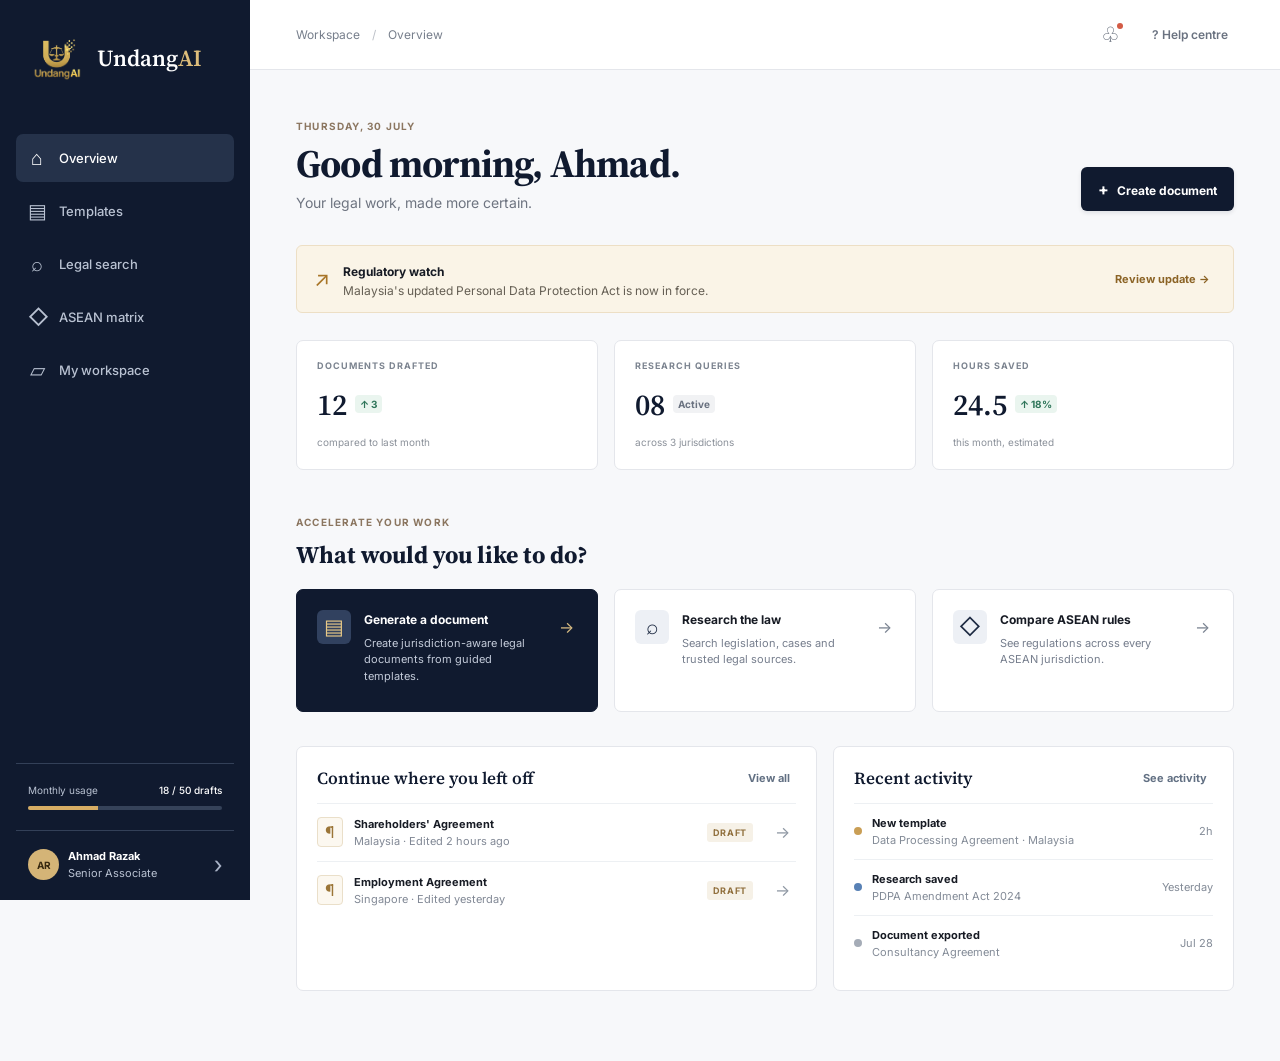
==== index.html @ a0732b8f "navbar adjustment" ====
<!doctype html>
<html lang="en">
<head>
  <meta charset="UTF-8" />
  <meta name="viewport" content="width=device-width, initial-scale=1.0" />
  <meta name="description" content="UndangAI — legal templates and intelligent source search for ASEAN professionals." />
  <title>UndangAI — Legal intelligence, ready to act</title>
  <link rel="preconnect" href="https://fonts.googleapis.com"><link rel="preconnect" href="https://fonts.gstatic.com" crossorigin>
  <link href="https://fonts.googleapis.com/css2?family=DM+Mono:wght@400;500&family=Inter:wght@400;500;600;700&family=Source+Serif+4:opsz,wght@8..60,500;8..60,600;8..60,700&display=swap" rel="stylesheet">
  <link rel="stylesheet" href="styles.css" />
  <link rel="stylesheet" href="source-records.css" />
</head>
<body>
  <div class="app-shell">
    <aside class="sidebar">
      <a class="brand" href="#home" data-page="home"><img src="assets/logo.png" alt="UndangAI Logo" class="brand-logo"><span>Undang<span>AI</span></span></a>
      <nav class="nav" aria-label="Primary navigation">
        <button class="nav-link active" data-page="home"><i>⌂</i> Overview</button>
        <button class="nav-link" data-page="templates"><i>▤</i> Templates</button>
        <button class="nav-link" data-page="search"><i>⌕</i> Legal search</button>
        <button class="nav-link" data-page="matrix"><i>◇</i> ASEAN matrix</button>
        <button class="nav-link" data-page="workspace"><i>▱</i> My workspace</button>
      </nav>
      <div class="sidebar-bottom">
        <div class="usage"><div><span>Monthly usage</span><b>18 / 50 drafts</b></div><div class="meter"><span></span></div></div>
        <button class="profile-mini" data-page="profile"><span class="avatar">AR</span><span><b>Ahmad Razak</b><small>Senior Associate</small></span><i>›</i></button>
      </div>
    </aside>

    <main>
      <header class="topbar"><button id="menuToggle" class="icon-button mobile-only" aria-label="Open menu">☰</button><div class="crumb" id="crumb">Workspace <span>/</span> Overview</div><div class="top-actions"><button id="notificationButton" class="icon-button notification" aria-label="Notifications">♧<em></em></button><button class="help-button">? <span>Help centre</span></button></div></header>

      <section id="home" class="page active">
        <div class="welcome-row"><div><p class="eyebrow">THURSDAY, 30 JULY</p><h1>Good morning, Ahmad.</h1><p class="subtle">Your legal work, made more certain.</p></div><button class="primary" data-page="templates"><span>+</span> Create document</button></div>
        <div class="alert"><span class="alert-icon">↗</span><div><b>Regulatory watch</b><p>Malaysia's updated Personal Data Protection Act is now in force.</p></div><button data-page="search">Review update <span>→</span></button></div>
        <div class="metrics">
          <article><p>DOCUMENTS DRAFTED</p><div><strong>12</strong><span class="up">↑ 3</span></div><small>compared to last month</small></article>
          <article><p>RESEARCH QUERIES</p><div><strong>08</strong><span class="neutral">Active</span></div><small>across 3 jurisdictions</small></article>
          <article><p>HOURS SAVED</p><div><strong>24.5</strong><span class="up">↑ 18%</span></div><small>this month, estimated</small></article>
        </div>
        <div class="section-heading"><div><p class="eyebrow">ACCELERATE YOUR WORK</p><h2>What would you like to do?</h2></div></div>
        <div class="action-grid">
          <button class="action-card featured" data-page="templates"><span class="card-icon">▤</span><span><b>Generate a document</b><small>Create jurisdiction-aware legal documents from guided templates.</small></span><i>→</i></button>
          <button class="action-card" data-page="search"><span class="card-icon">⌕</span><span><b>Research the law</b><small>Search legislation, cases and trusted legal sources.</small></span><i>→</i></button>
          <button class="action-card" data-page="matrix"><span class="card-icon">◇</span><span><b>Compare ASEAN rules</b><small>See regulations across every ASEAN jurisdiction.</small></span><i>→</i></button>
        </div>
        <div class="two-col"><section class="panel"><div class="panel-title"><h3>Continue where you left off</h3><button data-page="workspace">View all</button></div><div class="document-row"><span class="doc-icon">¶</span><div><b>Shareholders' Agreement</b><small>Malaysia · Edited 2 hours ago</small></div><span class="draft">DRAFT</span><button class="row-arrow">→</button></div><div class="document-row"><span class="doc-icon">¶</span><div><b>Employment Agreement</b><small>Singapore · Edited yesterday</small></div><span class="draft">DRAFT</span><button class="row-arrow">→</button></div></section><section class="panel activity"><div class="panel-title"><h3>Recent activity</h3><button>See activity</button></div><div class="activity-row"><span class="activity-dot gold"></span><p><b>New template</b><small>Data Processing Agreement · Malaysia</small></p><time>2h</time></div><div class="activity-row"><span class="activity-dot blue"></span><p><b>Research saved</b><small>PDPA Amendment Act 2024</small></p><time>Yesterday</time></div><div class="activity-row"><span class="activity-dot grey"></span><p><b>Document exported</b><small>Consultancy Agreement</small></p><time>Jul 28</time></div></section></div>
      </section>

      <section id="templates" class="page">
        <div class="page-intro"><div><p class="eyebrow">SMART DOCUMENTS</p><h1>Start with the right foundation.</h1><p class="subtle">Guided templates that adapt to the law where you work.</p></div><button class="outline" id="savedTemplates">♡ Saved templates</button></div>
        <div class="template-controls"><label class="search-field">⌕ <input id="templateSearch" placeholder="Search templates, e.g. employment agreement" /></label><select id="jurisdictionFilter"><option value="all">All jurisdictions</option><option>Malaysia</option><option>Singapore</option><option>Indonesia</option><option>Thailand</option></select></div>
        <div class="category-pills"><button class="pill active">All templates</button><button class="pill">Litigation</button><button class="pill">Agreements</button><button class="pill">Corporate</button><button class="pill">Property</button><button class="pill">Employment</button><button class="pill">Banking & Finance</button><button class="pill">Family Law</button><button class="pill">Wills & Estates</button><button class="pill">Intellectual Property</button><button class="pill">Dispute Resolution</button><button class="pill">Compliance</button></div>
        <div id="templateGrid" class="template-grid"></div>
      </section>

      <section id="search" class="page">
        <div class="search-hero"><p class="eyebrow">INTELLIGENT LEGAL RESEARCH</p><h1>Find the law. Verify the source.</h1><p>Search across curated legislation, cases, regulatory guidance and trusted legal commentary.</p><form id="legalSearchForm" class="large-search"><span>⌕</span><input id="legalSearchInput" value="data protection obligations" aria-label="Search legal sources"/><button class="primary">Search</button></form><div class="quick-searches"><span>Popular:</span><button>Employment Act</button><button>PDPA</button><button>Company incorporation</button></div></div>
        <div id="searchResults" class="results-layout"><aside class="filters"><b>FILTER RESULTS</b><hr><label>Jurisdiction</label><button class="filter-choice selected">Malaysia <span>46</span></button><button class="filter-choice">Singapore <span>38</span></button><button class="filter-choice">Indonesia <span>22</span></button><hr><label>Source type</label><button class="filter-choice">Legislation <span>31</span></button><button class="filter-choice">Case law <span>18</span></button><button class="filter-choice">Guidance <span>15</span></button></aside><div class="results"><div class="results-head"><p><b>46 results</b> for “data protection obligations”</p><select><option>Most relevant</option><option>Newest first</option></select></div><div id="resultList"></div></div></div>
      </section>

      <section id="matrix" class="page"><div class="page-intro"><div><p class="eyebrow">ASEAN LEGAL MATRIX</p><h1>Compare rules across borders.</h1><p class="subtle">A practical view of key legal requirements across Southeast Asia.</p></div></div><div class="matrix-toolbar"><label class="search-field">⌕ <input placeholder="Search a legal topic" /></label><select><option>Data & privacy</option><option>Employment</option><option>Corporate</option></select></div><div class="matrix-wrap"><table><thead><tr><th>DATA & PRIVACY</th><th>Malaysia</th><th>Singapore</th><th>Indonesia</th><th>Thailand</th></tr></thead><tbody><tr><td><b>Primary legislation</b></td><td>PDPA 2010</td><td>PDPA 2012</td><td>Personal Data Protection Law</td><td>PDPA B.E. 2562</td></tr><tr><td><b>Data protection authority</b></td><td>JPDP</td><td>PDPC</td><td>Ministry of Communication</td><td>PDPC</td></tr><tr><td><b>Cross-border transfers</b></td><td><span class="tag caution">Conditional</span></td><td><span class="tag positive">Permitted</span></td><td><span class="tag caution">Conditional</span></td><td><span class="tag caution">Conditional</span></td></tr><tr><td><b>Maximum financial penalty</b></td><td>RM 1m</td><td>SGD 1m / 10% turnover</td><td>2% annual revenue</td><td>THB 5m</td></tr></tbody></table></div><div class="matrix-source-bar"><div><b>Cross-border transfer source record</b><small>Local demo database · reviewed 24 July 2026</small></div><button class="source-link" id="matrixSources">Open source record ↗</button></div><p class="matrix-note">Demo only: this matrix and its linked source record are fictional local data, not legal advice or an official source.</p></section>

      <section id="workspace" class="page"><div class="page-intro"><div><p class="eyebrow">MY WORKSPACE</p><h1>Your documents and research.</h1><p class="subtle">Keep every matter organised and ready to return to.</p></div><button class="primary" data-page="templates">+ Create document</button></div><div class="workspace-tabs"><button class="active">Documents <span id="documentCount">12</span></button><button>Saved research <span>8</span></button></div><div id="workspaceList" class="workspace-list"></div></section>

      <section id="profile" class="page"><div class="page-intro"><div><p class="eyebrow">FIRM ADMINISTRATION</p><h1>Profile, firm & intelligence settings.</h1><p class="subtle">Control your team, jurisdictions, data and legal-work alerts in one place.</p></div><button class="outline" id="exportSettings">Export settings</button></div><div class="profile-layout"><nav class="settings-nav" id="settingsNav"><button class="active" data-settings="personal">Personal details</button><button data-settings="firm">Firm & team</button><button data-settings="crossborder">Cross-border practice</button><button data-settings="notifications">Notifications</button><button data-settings="intelligence">AI & knowledge</button><button data-settings="data">Data & security</button><button data-settings="billing">Billing & plan</button></nav><form id="profileForm" class="profile-card settings-pane active" data-pane="personal"><div class="profile-header"><span class="large-avatar">AR</span><div><h2>Ahmad Razak</h2><p>ahmad.razak@razakpartners.com</p></div><button type="button" class="outline">Change photo</button></div><hr><h3>Personal details</h3><div class="form-grid"><label>First name<input value="Ahmad" /></label><label>Last name<input value="Razak" /></label><label>Email address<input value="ahmad.razak@razakpartners.com" /></label><label>Role<input value="Senior Associate" /></label><label>Bar registration<input value="Malaysian Bar #12345" /></label><label>Default jurisdiction<select><option>Malaysia</option><option>Singapore</option></select></label></div><div class="form-actions"><button type="button" class="text-button">Cancel</button><button class="primary">Save changes</button></div></form>
      <form class="profile-card settings-pane" data-pane="firm"><h3>Firm & team</h3><p class="settings-copy">These details appear on generated documents and define your internal workspace.</p><div class="form-grid"><label>Firm name<input value="Razak & Partners" /></label><label>Firm registration<input value="LLP0012345-LGN" /></label><label>Primary office<select><option>Kuala Lumpur, Malaysia</option><option>Singapore</option></select></label><label>Document footer<input value="Razak & Partners · Advocates & Solicitors" /></label><label>Practice areas<input value="Corporate, Technology, Employment" /></label><label>Team workspace<select><option>Corporate team · 14 members</option></select></label></div><div class="team-callout"><span>♙</span><div><b>Invite and manage team members</b><p>Set member roles, matter access and approved jurisdictions.</p></div><button class="outline" type="button" id="inviteTeam">Invite member</button></div><div class="form-actions"><button class="primary">Save firm details</button></div></form>
      <form class="profile-card settings-pane" data-pane="crossborder"><h3>Cross-border practice</h3><p class="settings-copy">Choose where your firm practises. UndangAI will tailor templates, research and legal notices to these jurisdictions.</p><div class="jurisdiction-grid"><label class="check-card"><input type="checkbox" checked><span><b>Malaysia</b><small>Primary jurisdiction</small></span></label><label class="check-card"><input type="checkbox" checked><span><b>Singapore</b><small>Active jurisdiction</small></span></label><label class="check-card"><input type="checkbox"><span><b>Indonesia</b><small>Enable research & templates</small></span></label><label class="check-card"><input type="checkbox"><span><b>Thailand</b><small>Enable research & templates</small></span></label><label class="check-card"><input type="checkbox"><span><b>Vietnam</b><small>Enable research & templates</small></span></label><label class="check-card"><input type="checkbox"><span><b>Philippines</b><small>Enable research & templates</small></span></label></div><hr><h3>Cross-border safeguards</h3><label class="switch-row"><span><b>Show jurisdiction conflicts</b><small>Flag clauses that may not apply across selected countries.</small></span><input type="checkbox" checked></label><label class="switch-row"><span><b>Require local-law review</b><small>Add a review warning before exporting cross-border documents.</small></span><input type="checkbox" checked></label><label class="switch-row"><span><b>Use cross-border transfer checklist</b><small>Include data-transfer requirements in relevant documents.</small></span><input type="checkbox" checked></label><div class="form-actions"><button class="primary">Save cross-border settings</button></div></form>
      <form class="profile-card settings-pane" data-pane="notifications"><h3>Notifications</h3><p class="settings-copy">Get the legal developments that matter without losing focus.</p><label class="switch-row"><span><b>Regulatory changes</b><small>Important legislation, gazette and regulator updates in your jurisdictions.</small></span><input type="checkbox" checked></label><label class="switch-row"><span><b>Case law alerts</b><small>New decisions matching your saved research and practice areas.</small></span><input type="checkbox" checked></label><label class="switch-row"><span><b>Document reminders</b><small>Draft expiry, review dates and team activity.</small></span><input type="checkbox" checked></label><label class="switch-row"><span><b>Weekly intelligence briefing</b><small>A concise Friday email on the jurisdictions you follow.</small></span><input type="checkbox"></label><hr><div class="form-grid"><label>Delivery channel<select><option>In-app and email</option><option>In-app only</option><option>Email only</option></select></label><label>Alert threshold<select><option>Material changes only</option><option>All updates</option><option>Weekly digest only</option></select></label></div><div class="form-actions"><button class="primary">Save notification settings</button></div></form>
      <form class="profile-card settings-pane" data-pane="intelligence"><h3>AI & knowledge controls</h3><p class="settings-copy">Define the sources and rules your legal intelligence system can use.</p><div class="form-grid"><label>Knowledge mode<select><option>Verified firm database + trusted sources</option><option>Firm database only</option></select></label><label>Response citation style<select><option>Always cite sources</option><option>Cite on request</option></select></label><label>Agent approval mode<select><option>Human review before export</option><option>Draft automatically</option></select></label><label>Search freshness<select><option>Check source updates daily</option><option>Check source updates weekly</option></select></label></div><hr><label class="switch-row"><span><b>Use client matter documents for retrieval</b><small>Only for users permitted to access that client matter.</small></span><input type="checkbox" checked></label><label class="switch-row"><span><b>Allow AI to recommend related laws</b><small>Recommendations remain citations-first and require lawyer review.</small></span><input type="checkbox" checked></label><label class="switch-row"><span><b>Send anonymised quality feedback</b><small>Never includes client names, document contents or source files.</small></span><input type="checkbox"></label><div class="form-actions"><button class="primary">Save intelligence settings</button></div></form>
      <form class="profile-card settings-pane" data-pane="data"><h3>Data & security</h3><p class="settings-copy">Keep firm and client data separated, protected and retained according to your policy.</p><div class="form-grid"><label>Firm database location<select><option>Local secure database — Malaysia</option><option>Private client environment</option></select></label><label>Client data model<select><option>Separate database per client</option><option>Shared database with matter permissions</option></select></label><label>Document retention<select><option>7 years</option><option>5 years</option><option>Custom policy</option></select></label><label>Vector index encryption<select><option>Enabled (AES-256 at rest)</option></select></label></div><hr><label class="switch-row"><span><b>Enforce matter-level access control</b><small>Retrieval only searches documents the active user may access.</small></span><input type="checkbox" checked></label><label class="switch-row"><span><b>Keep client data out of model training</b><small>Client documents are never used to train external models.</small></span><input type="checkbox" checked></label><label class="switch-row"><span><b>Require multi-factor authentication</b><small>Require MFA for all firm members.</small></span><input type="checkbox" checked></label><div class="form-actions"><button class="primary">Save data & security settings</button></div></form>
      <section class="profile-card settings-pane" data-pane="billing"><h3>Billing & plan</h3><p class="settings-copy">Professional plan · 14 active users · Renews 30 August 2026</p><div class="billing-stat"><b>18 / 50</b><span>documents generated this month</span><button class="outline">Manage plan</button></div></section></div></section>
    </main>
  </div>
  <div id="templateModal" class="modal" aria-hidden="true"><div class="modal-card"><button class="modal-close" aria-label="Close">×</button><p class="eyebrow" id="modalEyebrow">CREATE DOCUMENT</p><h2 id="modalTitle">Shareholders' Agreement</h2><p id="modalDesc"></p><label>Jurisdiction<select id="modalJurisdiction"><option>Malaysia</option><option>Singapore</option><option>Indonesia</option><option>Thailand</option></select></label><label>Document name<input id="docName" value="Shareholders' Agreement" /></label><label id="templateDescLabel" class="hide">Template summary<textarea id="templateDescription"></textarea></label><div class="modal-actions"><button class="outline modal-cancel">Cancel</button><button id="generateDocument" class="primary">Generate document <span>→</span></button></div></div></div>
  <div id="documentModal" class="modal" aria-hidden="true"><div class="modal-card editor-card"><button class="modal-close" aria-label="Close">×</button><p class="eyebrow">DOCUMENT EDITOR · DRAFT</p><h2 id="editorTitle">Shareholders' Agreement</h2><div class="editor-toolbar"><button id="boldText"><b>B</b></button><button id="italicText"><i>I</i></button><span>Auto-saved just now</span><button id="downloadDocument" class="primary">⇩ Download .doc</button></div><textarea id="documentText" aria-label="Document content"></textarea><p class="editor-note">Generated from verified template guidance. Review for jurisdictional and client-specific accuracy before use.</p></div></div>
  <div id="sourceModal" class="modal" aria-hidden="true"><div class="modal-card editor-card"><button class="modal-close" aria-label="Close">×</button><p class="eyebrow" id="sourceLabel">VERIFIED SOURCE · DEMO VIEWER</p><h2 id="sourceTitle">Source title</h2><p id="sourceMeta"></p><div id="sourceContent" style="border-top:1px solid #e4e6eb;border-bottom:1px solid #e4e6eb;padding:20px 0;line-height:1.75;font-family:'Source Serif 4',serif;font-size:14px"></div><div class="modal-actions"><button class="outline modal-cancel">Close</button><button id="saveSource" class="primary">♡ Save to research</button></div></div></div>
  <div id="loginModal" class="modal" aria-hidden="true"><div class="modal-card login-card"><button class="modal-close" aria-label="Close">×</button><span class="brand-mark">§</span><h2>Welcome to UndangAI</h2><p>Sign in to save your legal work and continue across devices.</p><label>Email address<input type="email" placeholder="you@firm.com" /></label><label>Password<input type="password" placeholder="••••••••" /></label><button id="signIn" class="primary full">Sign in</button><small>By continuing, you agree to our Terms and Privacy Policy.</small></div></div>
  <div id="toast" class="toast" role="status"></div>
  <aside id="notificationPanel" aria-hidden="true" style="display:none;position:fixed;z-index:15;right:20px;top:79px;width:min(370px,calc(100vw - 40px));background:#fff;border:1px solid #e4e6eb;border-radius:9px;box-shadow:0 16px 45px #111c3033;padding:18px"><div class="panel-title"><div><p class="eyebrow">NOTIFICATIONS</p><h3>Legal intelligence</h3></div><button id="closeNotifications" class="row-arrow">×</button></div><div id="notificationList"></div><button id="markRead" class="text-button">Mark all as read</button></aside>
  <script src="app.js"></script>
  <!-- Primary-source records in this prototype are fictional local demo data. -->
</body>
</html>
---- styles.css ----
:root{--navy:#101a2f;--ink:#171b24;--muted:#6e7480;--line:#e4e6eb;--paper:#fff;--bg:#f7f8fa;--gold:#b78938;--pale-gold:#faf4e7;--blue:#315b92;--green:#2d7458;font-family:Inter,Arial,sans-serif;color:var(--ink)}*{box-sizing:border-box}body{margin:0;background:var(--bg)}button,input,select,textarea{font:inherit}button{cursor:pointer;border:0;background:none;color:inherit}.app-shell{min-height:100vh;display:grid;grid-template-columns:250px 1fr}.sidebar{background:var(--navy);color:#e8edf7;padding:28px 16px 20px;display:flex;flex-direction:column;position:fixed;width:250px;height:100vh}.brand{display:flex;align-items:center;gap:10px;color:#fff;text-decoration:none;font:600 23px 'Source Serif 4',serif;padding:0 11px;margin-bottom:46px}.brand>span:last-child span{color:#ddbd7b}.brand-mark{background:#c69a4b;color:#15213a;border-radius:7px;width:28px;height:31px;display:inline-grid;place-items:center;font:700 23px 'Source Serif 4'}.nav{display:grid;gap:5px}.nav-link{display:flex;text-align:left;align-items:center;gap:13px;padding:12px 12px;border-radius:7px;color:#b9c2d2;font-size:13px;font-weight:500}.nav-link i{font-style:normal;font-size:20px;width:18px;text-align:center}.nav-link.active,.nav-link:hover{background:#25324a;color:#fff}.sidebar-bottom{margin-top:auto}.usage{border-top:1px solid #334058;padding:20px 12px}.usage>div:first-child{display:flex;justify-content:space-between;color:#b9c2d2;font-size:10px}.usage b{color:white;font-weight:500}.meter{height:4px;border-radius:8px;background:#354259;margin-top:10px;overflow:hidden}.meter span{display:block;width:36%;height:100%;background:#d6ad64}.profile-mini{border-top:1px solid #334058;padding:18px 12px 0;display:flex;gap:9px;align-items:center;text-align:left;color:white;width:100%}.avatar,.large-avatar{display:grid;place-items:center;border-radius:50%;background:#d4b477;color:#392a10;font-weight:700}.avatar{width:31px;height:31px;font-size:10px}.profile-mini b,.profile-mini small{display:block;font-size:11px}.profile-mini small{color:#b9c2d2;margin-top:3px}.profile-mini i{font-size:24px;margin-left:auto;color:#a9b3c7;font-style:normal}main{grid-column:2;min-width:0}.topbar{height:70px;border-bottom:1px solid var(--line);background:#fff;display:flex;align-items:center;justify-content:space-between;padding:0 46px;position:sticky;top:0;z-index:5}.crumb{font-size:12px;color:#777f8c}.crumb span{color:#bdc1c8;margin:0 9px}.top-actions{display:flex;align-items:center;gap:20px}.icon-button{position:relative;font-size:21px;color:#5c6573}.notification em{position:absolute;width:6px;height:6px;border-radius:50%;background:#d35b45;top:2px;right:3px}.help-button{font-size:12px;color:#6a7280;font-weight:600}.help-button:first-letter{border:1px solid #aeb5c0;border-radius:50%;padding:0 4px;margin-right:5px}.page{display:none;max-width:1190px;margin:auto;padding:50px 46px 70px}.page.active{display:block}h1,h2,h3,p{margin:0}h1,h2{font-family:'Source Serif 4',serif;color:var(--navy)}h1{font-size:39px;line-height:1.12;letter-spacing:-.8px}.subtle{color:var(--muted);font-size:14px;margin-top:8px}.eyebrow{font-size:10px;color:#8b7660;letter-spacing:1.2px;font-weight:700;margin-bottom:10px}.welcome-row,.page-intro{display:flex;justify-content:space-between;gap:20px;align-items:flex-end}.primary{background:var(--navy);color:white;border-radius:6px;padding:12px 17px;font-size:12px;font-weight:700;box-shadow:0 2px 4px #0c16271a}.primary:hover{background:#263b62}.primary span{font-size:16px;margin-right:5px}.outline{border:1px solid #d4d9e0;border-radius:6px;padding:10px 14px;color:#364050;background:white;font-size:12px;font-weight:600}.alert{margin:34px 0 27px;background:var(--pale-gold);border:1px solid #eddfc5;padding:14px 17px;display:flex;align-items:center;gap:13px;border-radius:6px}.alert-icon{color:#a87528;font-size:21px}.alert b{font-size:12px}.alert p{font-size:12px;color:#655f54;margin-top:3px}.alert button{margin-left:auto;color:#8b6325;font-size:11px;font-weight:700}.metrics{display:grid;grid-template-columns:repeat(3,1fr);gap:16px}.metrics article,.panel,.template-card,.profile-card{background:white;border:1px solid var(--line);border-radius:7px}.metrics article{padding:19px 20px}.metrics p{font-weight:700;font-size:9px;letter-spacing:1px;color:#7c8490}.metrics div{display:flex;align-items:center;gap:8px;margin:13px 0 5px}.metrics strong{font:600 30px 'Source Serif 4',serif;color:var(--navy)}.metrics span{font-size:10px;font-weight:700;padding:3px 5px;border-radius:4px}.up{color:var(--green);background:#eaf5ef}.neutral{color:#6a7280;background:#f1f2f4}.metrics small{font-size:10px;color:#8b919a}.section-heading{margin:46px 0 18px}.section-heading h2{font-size:24px}.action-grid{display:grid;grid-template-columns:repeat(3,1fr);gap:16px}.action-card{padding:20px;text-align:left;background:#fff;border:1px solid var(--line);border-radius:7px;display:grid;grid-template-columns:37px 1fr 18px;gap:10px;align-items:flex-start;min-height:123px}.action-card:hover{border-color:#abb6c5;transform:translateY(-1px)}.action-card.featured{background:var(--navy);border-color:var(--navy);color:#fff}.card-icon{width:34px;height:34px;border-radius:6px;display:grid;place-items:center;background:#edf0f5;color:#1c2941;font-size:21px}.featured .card-icon{background:#31415f;color:#e8c987}.action-card b,.action-card small{display:block}.action-card b{font-size:12px;margin:2px 0 8px}.action-card small{font-size:11px;line-height:1.5;color:#767e8d}.featured small{color:#c4ccda}.action-card i{font-style:normal;color:#7a8391;margin-top:7px}.featured i{color:#d8bc83}.two-col{display:grid;grid-template-columns:1.3fr 1fr;gap:16px;margin-top:34px}.panel{padding:19px 20px}.panel-title{display:flex;justify-content:space-between;align-items:center;margin-bottom:13px}.panel-title h3{font:600 17px 'Source Serif 4',serif;color:var(--navy)}.panel-title button{color:#627083;font-size:11px;font-weight:700}.document-row{display:flex;align-items:center;gap:11px;padding:13px 0;border-top:1px solid #edf0f3}.doc-icon{color:#9b7537;border:1px solid #eadfc9;border-radius:4px;padding:4px 7px;background:#fcf8f0}.document-row b,.document-row small{display:block;font-size:11px}.document-row small{color:#818895;margin-top:3px}.draft,.completed{font-size:9px;font-weight:700;letter-spacing:.7px;padding:4px 6px;border-radius:3px;margin-left:auto}.draft{background:#f6f1e7;color:#91703e}.completed{background:#e9f5ef;color:#337b5f}.row-arrow{font-size:16px;color:#8e97a3;margin-left:5px}.activity-row{border-top:1px solid #edf0f3;padding:12px 0;display:flex;gap:10px;align-items:center}.activity-dot{width:8px;height:8px;border-radius:50%}.gold{background:#c99e55}.blue{background:#5881b5}.grey{background:#a5acb7}.activity-row p{display:grid;gap:3px;flex:1}.activity-row b,.activity-row small,.activity-row time{font-size:11px}.activity-row small,.activity-row time{color:#838b97}.page-intro{margin-bottom:31px}.template-controls,.matrix-toolbar{display:flex;gap:12px;margin-bottom:15px}.search-field{border:1px solid #d8dce2;border-radius:6px;background:#fff;display:flex;align-items:center;gap:9px;padding:0 12px;flex:1;color:#687384}.search-field input{width:100%;padding:12px 0;border:0;outline:0;font-size:12px}.template-controls select,.matrix-toolbar select,.results select{border:1px solid #d8dce2;border-radius:6px;background:white;padding:0 12px;color:#4d5868;font-size:12px}.category-pills{display:flex;gap:7px;flex-wrap:wrap;margin-bottom:26px}.pill{font-size:11px;padding:8px 12px;border:1px solid #dfe3e8;border-radius:20px;background:#fff;color:#68717e}.pill.active{border-color:var(--navy);background:var(--navy);color:#fff}.template-grid{display:grid;grid-template-columns:repeat(3,1fr);gap:15px}.template-card{padding:18px;text-align:left;transition:.15s}.template-card:hover{box-shadow:0 7px 18px #17213a10;border-color:#bcc5d2}.template-top{display:flex;justify-content:space-between;align-items:flex-start}.template-symbol{width:36px;height:38px;display:grid;place-items:center;border-radius:5px;background:#f5f1e9;color:#aa7d37;font-size:20px}.save-template{color:#9ba3af;font-size:19px}.template-card h3{font:600 17px 'Source Serif 4',serif;color:var(--navy);margin:17px 0 7px}.template-card p{font-size:11px;color:#727b88;line-height:1.55;min-height:35px}.template-meta{display:flex;gap:7px;margin-top:16px}.tag{font-size:9px;padding:4px 6px;border-radius:3px;background:#f0f2f5;color:#647080;font-weight:700}.tag.caution{background:#fbf1df;color:#9a722f}.tag.positive{background:#e9f5ef;color:#2c7356}.template-start{display:flex;justify-content:space-between;border-top:1px solid #eef0f3;margin-top:15px;padding-top:12px;color:#3b4c67;font-size:11px;font-weight:700}.template-edit{color:#7b8797;font-size:10px;margin-top:10px;text-decoration:underline}.search-hero{text-align:center;max-width:800px;margin:7px auto 38px}.search-hero h1{font-size:38px}.search-hero>p:not(.eyebrow){color:var(--muted);font-size:14px;margin:11px auto 24px;max-width:580px;line-height:1.6}.large-search{display:flex;padding:6px 7px 6px 17px;gap:10px;align-items:center;background:#fff;border:1px solid #c9ced6;border-radius:8px;box-shadow:0 5px 18px #1b283d0b}.large-search span{font-size:20px;color:#637083}.large-search input{border:0;outline:0;flex:1;font-size:13px}.large-search .primary{padding:11px 20px}.quick-searches{margin-top:12px;display:flex;justify-content:center;gap:9px;font-size:10px;color:#87909e}.quick-searches button{text-decoration:underline;color:#5d6e85}.results-layout{display:grid;grid-template-columns:200px 1fr;gap:30px}.filters{border-right:1px solid var(--line);padding-right:23px}.filters>b,.filters label{font-size:9px;font-weight:700;color:#737d8a;letter-spacing:.9px}.filters hr{border:0;border-top:1px solid var(--line);margin:16px 0}.filters label{display:block;margin-bottom:9px}.filter-choice{display:flex;justify-content:space-between;width:100%;text-align:left;padding:8px 8px;color:#626d7a;font-size:11px;border-radius:4px}.filter-choice.selected{background:#eaf0f8;color:#233e67;font-weight:700}.filter-choice span{color:#99a1ac}.results-head{display:flex;justify-content:space-between;align-items:center;border-bottom:1px solid var(--line);padding-bottom:14px}.results-head p{font-size:12px;color:#6e7682}.results-head b{color:#252e3b}.results-head select{padding:8px}.result{padding:21px 0;border-bottom:1px solid var(--line)}.result-meta{display:flex;gap:7px;font-size:9px;font-weight:700;color:#7a8490;letter-spacing:.5px;margin-bottom:8px}.source-pill{color:#87652e;background:#f8f0e1;padding:3px 5px;border-radius:3px}.result h3{font:600 20px 'Source Serif 4',serif;color:#1a355c;margin-bottom:7px}.result p{font-size:12px;color:#65707e;line-height:1.55}.result-footer{display:flex;align-items:center;justify-content:space-between;margin-top:12px}.result-footer small{font-size:10px;color:#8c949f}.source-link{font-size:11px;font-weight:700;color:#294d7c;text-decoration:none}.source-link:hover{text-decoration:underline}.matrix-wrap{overflow:auto;background:#fff;border:1px solid var(--line);border-radius:7px}.matrix-wrap table{border-collapse:collapse;width:100%;min-width:700px;font-size:12px}.matrix-wrap th{background:#17243d;color:#fff;padding:15px;text-align:left;font-size:10px;letter-spacing:.6px}.matrix-wrap td{padding:16px 15px;border-bottom:1px solid #eaedf1;color:#5c6673;vertical-align:top}.matrix-wrap td:first-child{color:#26344b;width:23%}.matrix-note{font-size:10px;color:#868e99;margin-top:12px}.matrix-note button{color:#405b82;font-weight:700}.workspace-tabs{display:flex;border-bottom:1px solid var(--line);gap:22px;margin-bottom:12px}.workspace-tabs button{padding:10px 1px;font-size:12px;color:#6e7783}.workspace-tabs button.active{border-bottom:2px solid #1a2b47;color:#1a2b47;font-weight:700}.workspace-tabs span{background:#ecedf0;padding:2px 5px;border-radius:8px;font-size:9px}.workspace-row{display:grid;grid-template-columns:2fr 1fr 1.2fr .6fr;align-items:center;padding:16px;border-bottom:1px solid #e9ebef;font-size:12px;color:#606a77}.workspace-row.header{font-size:9px;color:#858e9b;font-weight:700;letter-spacing:.7px;padding-top:9px}.workspace-row b{color:#26344b}.profile-layout{display:grid;grid-template-columns:200px 1fr;gap:25px}.settings-nav{display:grid;align-content:start;gap:4px}.settings-nav button{text-align:left;padding:11px 12px;border-radius:5px;font-size:12px;color:#697381}.settings-nav button.active{background:#e9eef6;color:#233e67;font-weight:700}.profile-card{padding:28px;max-width:760px}.settings-pane{display:none}.settings-pane.active{display:block}.profile-header{display:flex;align-items:center;gap:14px}.large-avatar{width:56px;height:56px;font-size:16px}.profile-header h2{font-size:22px}.profile-header p{font-size:12px;color:#717a87;margin-top:3px}.profile-header .outline{margin-left:auto}.profile-card hr{border:0;border-top:1px solid var(--line);margin:25px 0}.profile-card h3{font:600 19px 'Source Serif 4',serif;color:var(--navy);margin-bottom:7px}.settings-copy{font-size:12px;color:#707a87;line-height:1.55;margin-bottom:20px}.form-grid{display:grid;grid-template-columns:1fr 1fr;gap:16px}.form-grid label,.modal-card label,.login-card label{font-size:11px;font-weight:700;color:#535e6c;display:grid;gap:7px}.form-grid input,.form-grid select,.modal-card input,.modal-card select,.modal-card textarea{height:39px;border:1px solid #d6dbe2;border-radius:5px;padding:0 10px;color:#334052;background:#fff;font-size:12px}.modal-card textarea{height:74px;padding:9px;resize:vertical}.form-actions{display:flex;justify-content:flex-end;gap:10px;margin-top:26px}.text-button{font-size:12px;color:#627083;padding:10px}.team-callout{display:flex;gap:12px;align-items:center;background:#f4f7fa;border-radius:6px;margin-top:23px;padding:15px}.team-callout>span{font-size:21px;color:#385780}.team-callout div{flex:1}.team-callout b,.team-callout p{font-size:11px}.team-callout p{color:#778190;margin-top:3px}.jurisdiction-grid{display:grid;grid-template-columns:1fr 1fr;gap:10px}.check-card{display:flex;gap:10px;border:1px solid #dde1e7;padding:12px;border-radius:6px;align-items:center}.check-card input{accent-color:#243d65}.check-card b,.check-card small{display:block;font-size:11px}.check-card small{color:#7d8794;margin-top:3px}.switch-row{display:flex;justify-content:space-between;gap:20px;padding:13px 0;border-bottom:1px solid #edf0f3;align-items:center}.switch-row span{display:grid;gap:3px}.switch-row b{font-size:12px}.switch-row small{font-size:10px;color:#7a8490}.switch-row input{appearance:none;width:34px;height:19px;border-radius:12px;background:#cfd5de;position:relative;flex:none;transition:.2s}.switch-row input:after{content:"";position:absolute;width:15px;height:15px;left:2px;top:2px;border-radius:50%;background:#fff;transition:.2s}.switch-row input:checked{background:#345a90}.switch-row input:checked:after{left:17px}.billing-stat{display:flex;align-items:center;gap:12px;border-top:1px solid var(--line);border-bottom:1px solid var(--line);padding:18px 0;margin-top:22px}.billing-stat b{font:600 26px 'Source Serif 4',serif;color:var(--navy)}.billing-stat span{font-size:11px;color:#737d89;flex:1}.modal{display:none;position:fixed;z-index:20;inset:0;background:#101a2f8a;align-items:center;justify-content:center;padding:20px}.modal.open{display:flex}.modal-card{position:relative;background:#fff;border-radius:9px;padding:30px;width:min(465px,100%);box-shadow:0 20px 60px #07142655}.modal-close{position:absolute;right:14px;top:10px;color:#687383;font-size:28px}.modal-card h2{font-size:27px;margin-bottom:8px}.modal-card>p:not(.eyebrow){color:#6c7582;font-size:12px;line-height:1.55;margin-bottom:20px}.modal-card label{margin:14px 0}.modal-actions{display:flex;justify-content:flex-end;gap:10px;margin-top:23px}.hide{display:none!important}.editor-card{width:min(840px,100%)}.editor-toolbar{display:flex;align-items:center;gap:8px;border-top:1px solid var(--line);border-bottom:1px solid var(--line);padding:10px 0;margin:20px 0 12px}.editor-toolbar>button:not(.primary){border:1px solid #dfe3e8;border-radius:4px;width:29px;height:27px}.editor-toolbar span{font-size:10px;color:#87909b;flex:1}.editor-toolbar .primary{padding:9px 11px}.editor-card textarea{width:100%;height:310px;border:1px solid #dce0e6;border-radius:5px;padding:16px;font:14px/1.75 'Source Serif 4',serif;resize:vertical}.editor-note{margin-top:9px!important;font-size:10px!important;color:#84909e!important}.login-card{text-align:center;max-width:395px}.login-card .brand-mark{margin:auto}.login-card h2{margin-top:17px}.login-card label{text-align:left}.full{width:100%;margin-top:7px}.login-card small{display:block;color:#8a929e;font-size:10px;line-height:1.5;margin-top:16px}.toast{position:fixed;z-index:30;bottom:25px;right:25px;background:#13213a;color:#fff;padding:13px 17px;border-radius:6px;font-size:12px;box-shadow:0 6px 22px #101a2f33;transform:translateY(80px);opacity:0;transition:.25s}.toast.show{transform:translateY(0);opacity:1}.mobile-only{display:none}@media(max-width:850px){.app-shell{display:block}.sidebar{transform:translateX(-100%);transition:.2s;z-index:12}.sidebar.open{transform:none}.mobile-only{display:block}.topbar{padding:0 20px}.page{padding:35px 20px}.metrics,.action-grid,.template-grid{grid-template-columns:1fr 1fr}.two-col,.profile-layout{grid-template-columns:1fr}.results-layout{grid-template-columns:1fr}.filters{display:none}.search-hero h1,h1{font-size:32px}.workspace-row{grid-template-columns:1.8fr .8fr 1fr}.workspace-row span:last-child{display:none}}@media(max-width:560px){.metrics,.action-grid,.template-grid,.form-grid,.jurisdiction-grid{grid-template-columns:1fr}.topbar .help-button span{display:none}.welcome-row,.page-intro,.alert{align-items:flex-start;flex-direction:column}.alert button{margin-left:35px}.two-col{margin-top:16px}.template-controls,.matrix-toolbar{flex-direction:column}.template-controls select,.matrix-toolbar select{height:40px}.workspace-row{grid-template-columns:1fr 1fr}.workspace-row span:nth-child(3){display:none}.workspace-row.header span:nth-child(3){display:none}.profile-card{padding:20px}.profile-header{flex-wrap:wrap}.profile-header .outline{margin-left:0}.results-head{gap:10px}.large-search{padding-left:10px}.quick-searches{flex-wrap:wrap}.crumb{display:none}.team-callout{align-items:flex-start;flex-wrap:wrap}.editor-toolbar{flex-wrap:wrap}.editor-toolbar span{min-width:100px}}
.brand-logo {
    width: 60px;
    height: 60px;
    object-fit: contain;
    flex-shrink: 0;
}
---- source-records.css ----
.matrix-source-bar {
  display: flex;
  justify-content: space-between;
  align-items: center;
  gap: 18px;
  background: #f8fafc;
  border: 1px solid var(--line);
  border-top: 0;
  border-radius: 0 0 7px 7px;
  padding: 13px 15px;
}
.matrix-source-bar b, .matrix-source-bar small { display: block; }
.matrix-source-bar b { color: #26344b; font-size: 11px; }
.matrix-source-bar small { color: #7b8490; font-size: 10px; margin-top: 3px; }
@media (max-width: 560px) {
  .matrix-source-bar { align-items: flex-start; flex-direction: column; gap: 8px; }
}

.case-matcher {
  margin-top: 42px;
  padding: 25px;
  background: #fff;
  border: 1px solid var(--line);
  border-radius: 8px;
}
.case-matcher-head { display: flex; justify-content: space-between; gap: 20px; }
.case-matcher h2 { font: 600 24px 'Source Serif 4', serif; color: var(--navy); }
.case-matcher-head > div > p:last-child { margin-top: 8px; color: var(--muted); font-size: 12px; line-height: 1.55; max-width: 630px; }
.matcher-badge { align-self: flex-start; padding: 5px 7px; color: #7c5921; background: #fbf1df; border-radius: 3px; font-size: 9px; font-weight: 700; letter-spacing: .6px; white-space: nowrap; }
.matcher-input { display: grid; grid-template-columns: 1fr auto; gap: 10px; margin-top: 20px; }
.matcher-input textarea { min-height: 68px; resize: vertical; padding: 12px; border: 1px solid #d6dbe2; border-radius: 6px; color: #334052; font: 12px/1.5 Inter, Arial, sans-serif; }
.matcher-input .primary { align-self: end; padding: 12px 15px; }
.matcher-examples { display: flex; flex-wrap: wrap; align-items: center; gap: 9px; margin-top: 12px; color: #818a96; font-size: 10px; }
.matcher-examples button { color: #405b82; font-size: 10px; text-decoration: underline; }
.matcher-results { margin-top: 20px; border-top: 1px solid #e9ecf1; }
.section-match { display: grid; grid-template-columns: 66px 1fr auto; gap: 15px; align-items: start; padding: 18px 0; border-bottom: 1px solid #e9ecf1; }
.match-score { display: grid; place-items: center; width: 58px; height: 58px; border-radius: 50%; font: 600 16px 'Source Serif 4', serif; }
.match-score small { font: 700 7px Inter, Arial, sans-serif; text-transform: uppercase; letter-spacing: .3px; }
.match-score.strong { color: #276b50; background: #eaf5ef; border: 1px solid #cde5d7; }
.match-score.moderate { color: #896522; background: #faf1df; border: 1px solid #eddfc5; }
.section-match .result-meta { margin: 0 0 7px; }
.section-match h3 { margin: 0 0 5px; color: #1a355c; font: 600 18px 'Source Serif 4', serif; }
.section-match p:not(.result-meta) { color: #65707e; font-size: 11px; line-height: 1.5; }
.section-match small { display: block; margin-top: 8px; color: #8b939e; font-size: 9px; }
.section-match .source-link { margin-top: 8px; white-space: nowrap; }
.matcher-empty { padding: 18px 0; color: #65707e; font-size: 12px; }
.matcher-empty p { margin-top: 4px; }
.matcher-disclaimer { margin: 15px 0 0; color: #8b939e; font-size: 10px; line-height: 1.5; }
@media (max-width: 700px) {
  .case-matcher-head, .matcher-input { display: flex; flex-direction: column; }
  .matcher-input .primary { align-self: flex-start; }
  .section-match { grid-template-columns: 58px 1fr; }
  .section-match .source-link { grid-column: 2; margin-top: 0; }
}
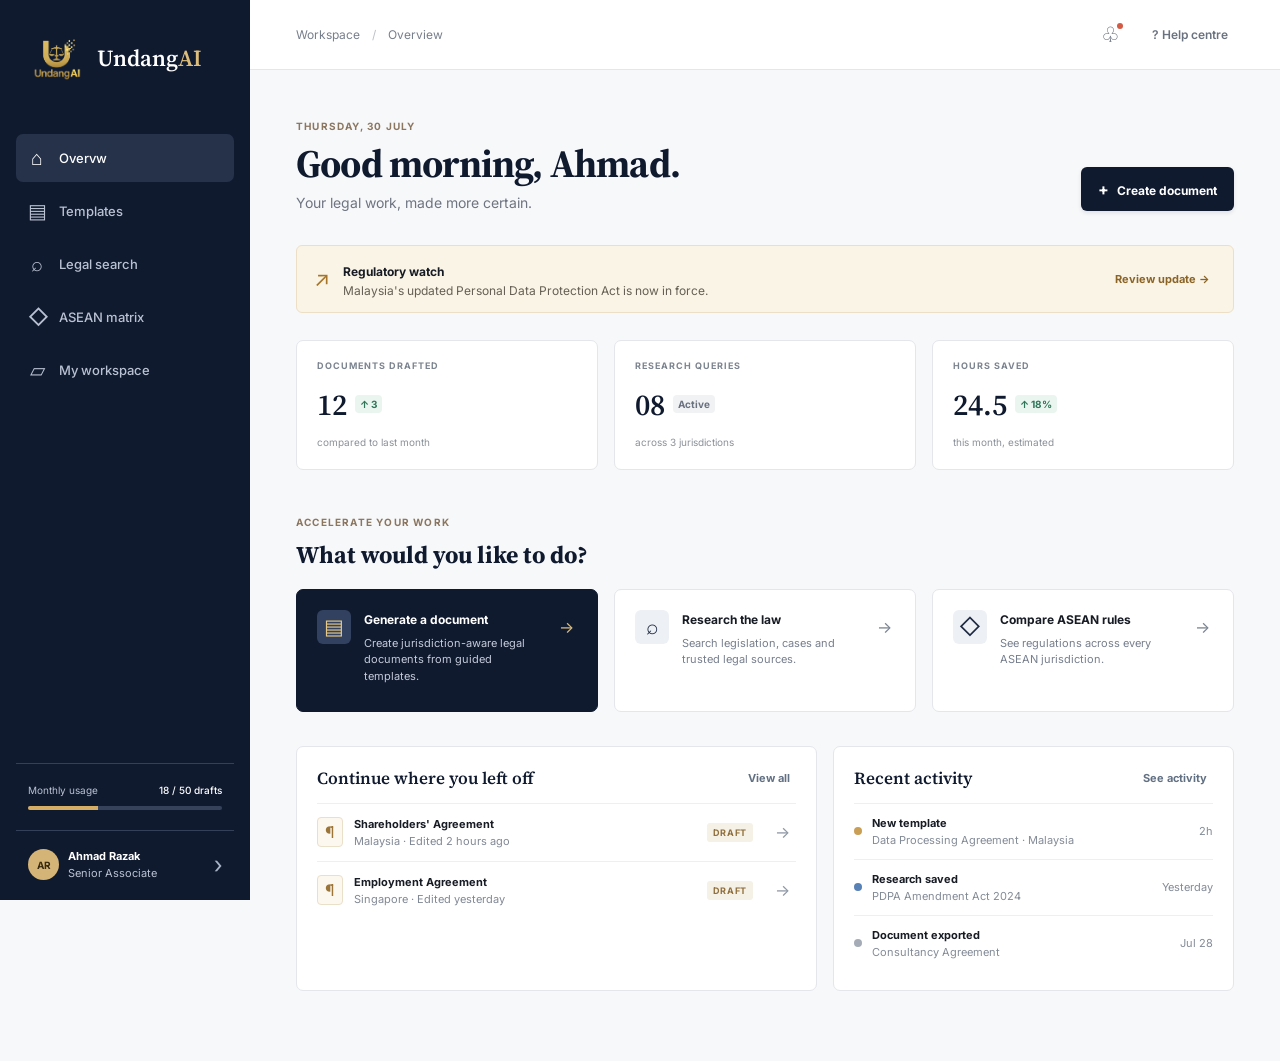
==== commit 207500de: "bug" ====
--- a/index.html
+++ b/index.html
@@ -15,7 +15,7 @@
     <aside class="sidebar">
       <a class="brand" href="#home" data-page="home"><img src="assets/logo.png" alt="UndangAI Logo" class="brand-logo"><span>Undang<span>AI</span></span></a>
       <nav class="nav" aria-label="Primary navigation">
-        <button class="nav-link active" data-page="home"><i>⌂</i> Overview</button>
+        <button class="nav-link active" data-page="home"><i>⌂</i> Overvw</button>
         <button class="nav-link" data-page="templates"><i>▤</i> Templates</button>
         <button class="nav-link" data-page="search"><i>⌕</i> Legal search</button>
         <button class="nav-link" data-page="matrix"><i>◇</i> ASEAN matrix</button>
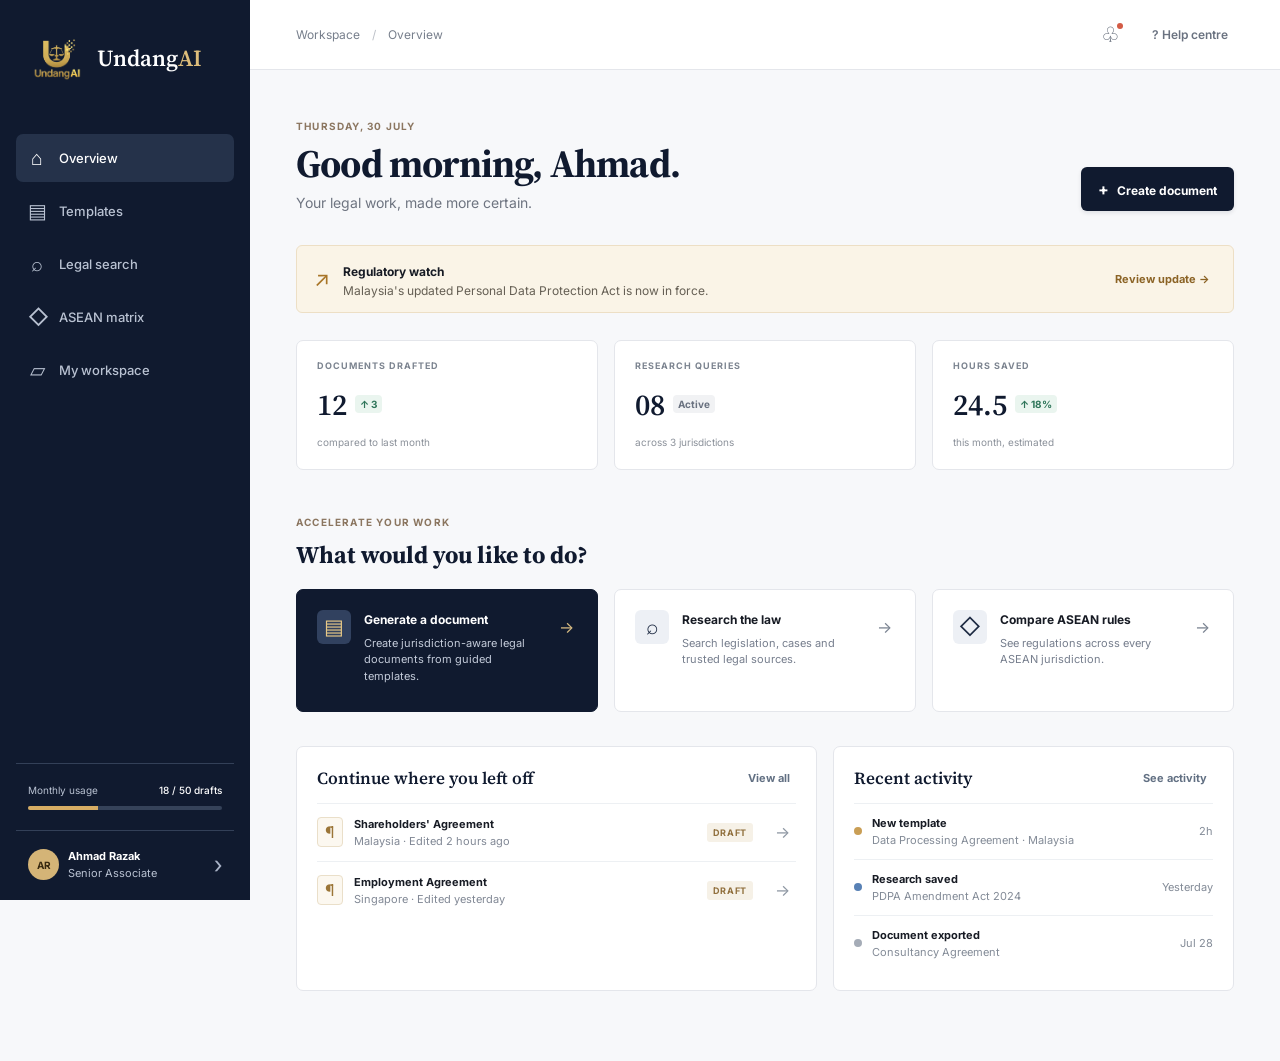
==== commit e93f27f1: "bug" ====
--- a/index.html
+++ b/index.html
@@ -15,7 +15,7 @@
     <aside class="sidebar">
       <a class="brand" href="#home" data-page="home"><img src="assets/logo.png" alt="UndangAI Logo" class="brand-logo"><span>Undang<span>AI</span></span></a>
       <nav class="nav" aria-label="Primary navigation">
-        <button class="nav-link active" data-page="home"><i>⌂</i> Overvw</button>
+        <button class="nav-link active" data-page="home"><i>⌂</i> Overview</button>
         <button class="nav-link" data-page="templates"><i>▤</i> Templates</button>
         <button class="nav-link" data-page="search"><i>⌕</i> Legal search</button>
         <button class="nav-link" data-page="matrix"><i>◇</i> ASEAN matrix</button>
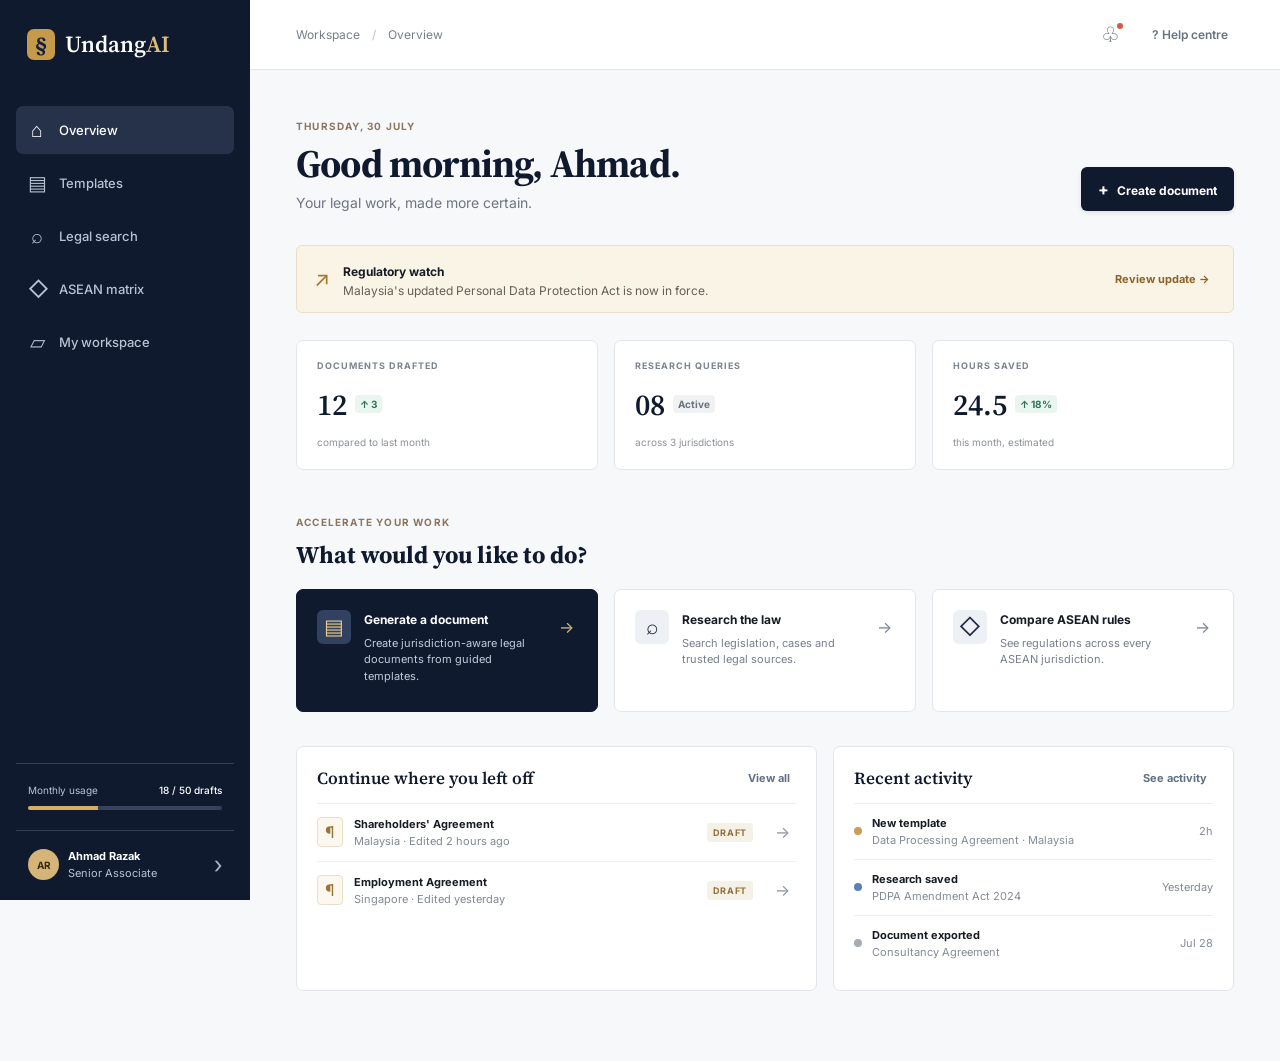
==== commit a10e72c2: "bug" ====
--- a/index.html
+++ b/index.html
@@ -13,7 +13,7 @@
 <body>
   <div class="app-shell">
     <aside class="sidebar">
-      <a class="brand" href="#home" data-page="home"><img src="assets/logo.png" alt="UndangAI Logo" class="brand-logo"><span>Undang<span>AI</span></span></a>
+      <a class="brand" href="#home" data-page="home"><span class="brand-mark">§</span><span>Undang<span>AI</span></span></a>
       <nav class="nav" aria-label="Primary navigation">
         <button class="nav-link active" data-page="home"><i>⌂</i> Overview</button>
         <button class="nav-link" data-page="templates"><i>▤</i> Templates</button>
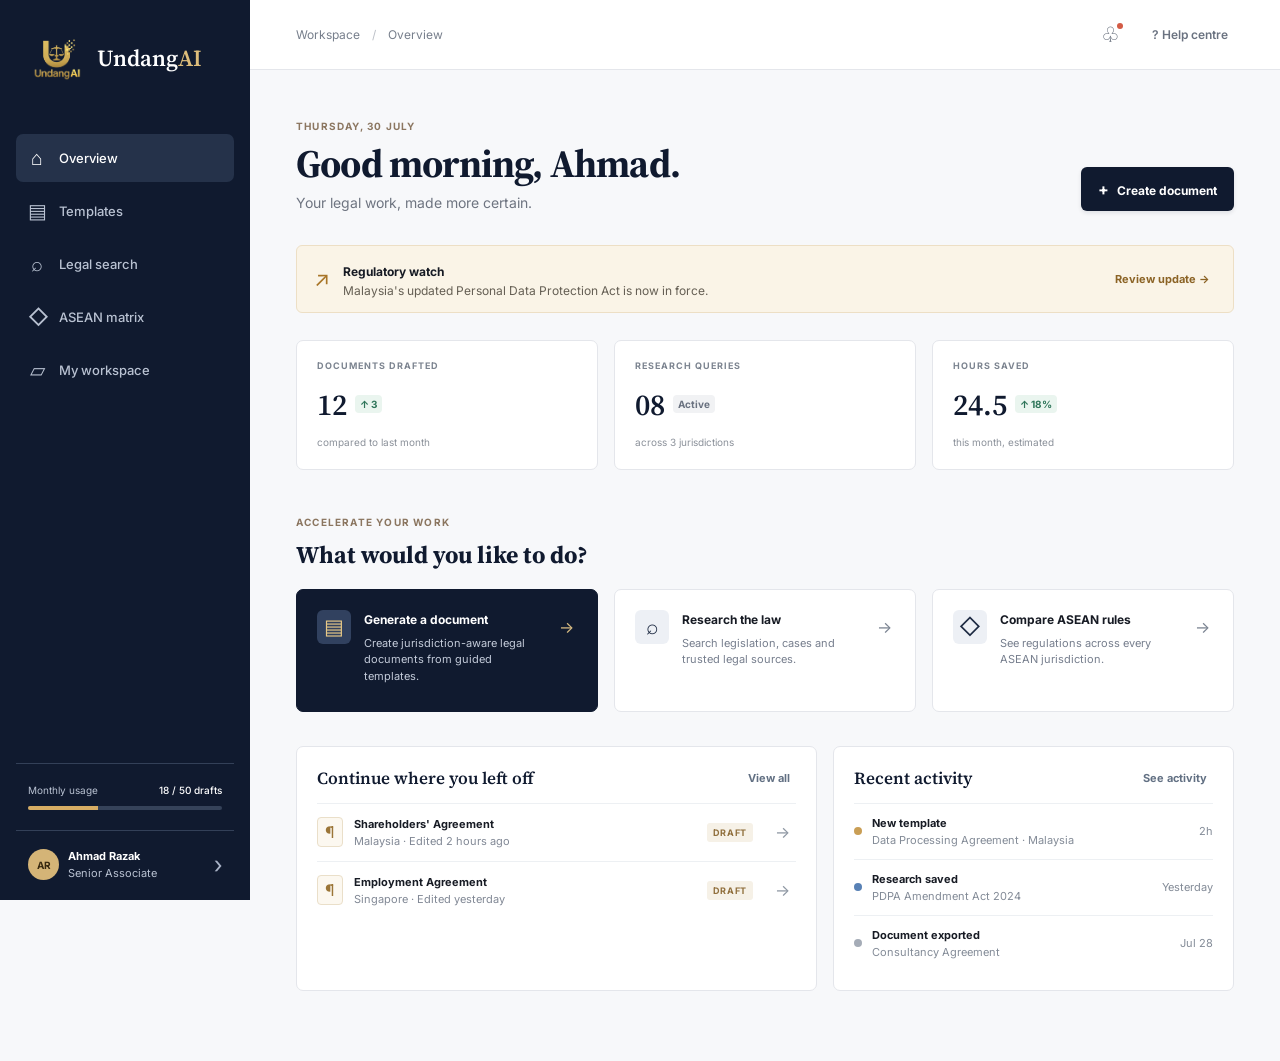
==== commit ab93825f: "bug" ====
--- a/index.html
+++ b/index.html
@@ -13,7 +13,7 @@
 <body>
   <div class="app-shell">
     <aside class="sidebar">
-      <a class="brand" href="#home" data-page="home"><span class="brand-mark">§</span><span>Undang<span>AI</span></span></a>
+      <a class="brand" href="#home" data-page="home"><img src="assets/logo.png" alt="UndangAI Logo" class="brand-logo"><span>Undang<span>AI</span></span></a>
       <nav class="nav" aria-label="Primary navigation">
         <button class="nav-link active" data-page="home"><i>⌂</i> Overview</button>
         <button class="nav-link" data-page="templates"><i>▤</i> Templates</button>
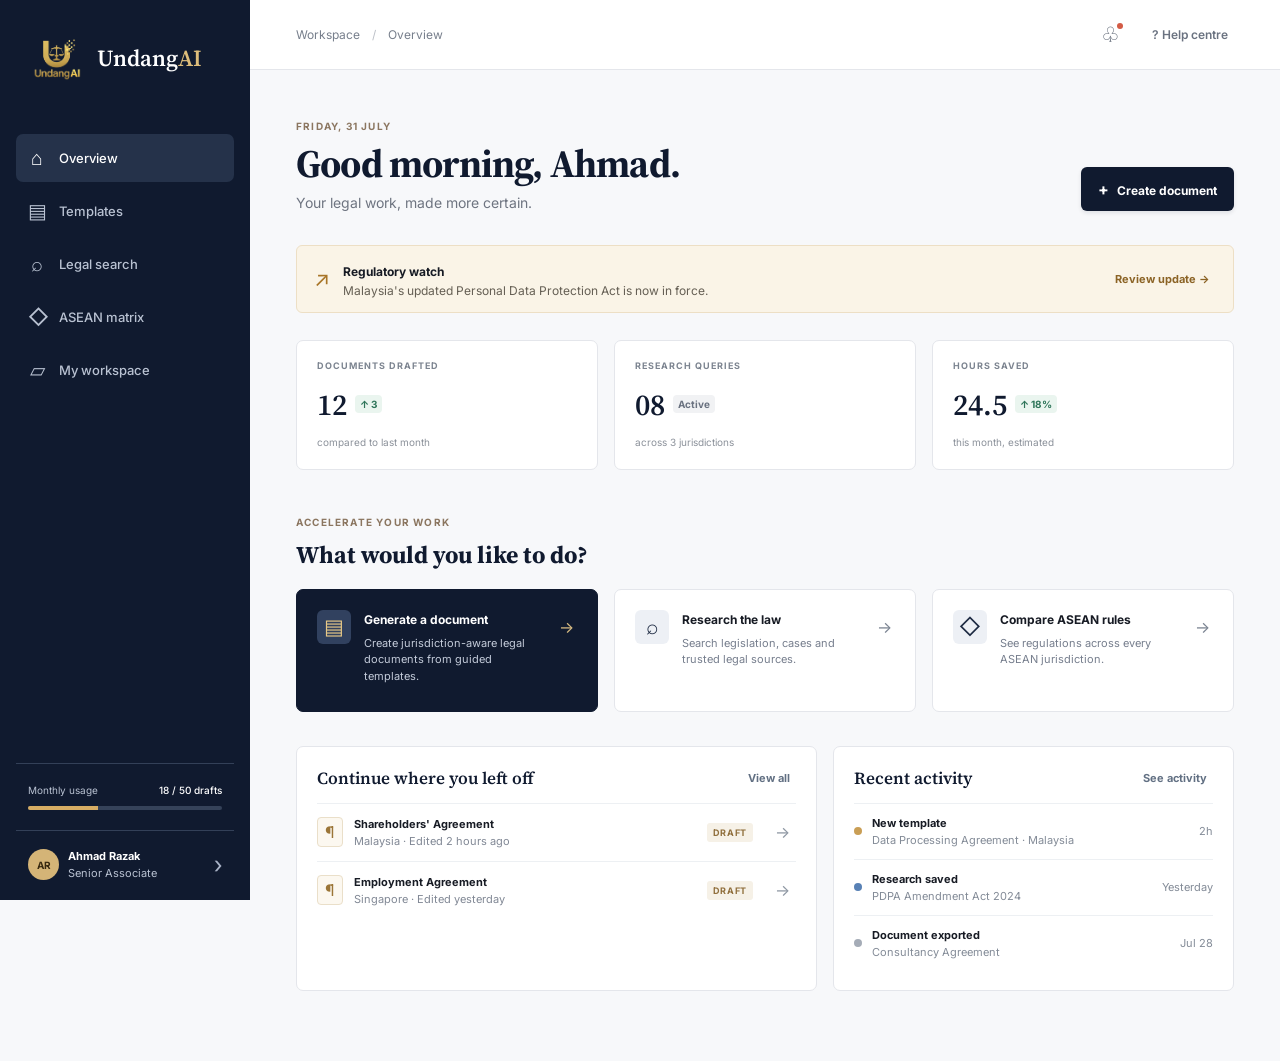
==== commit ec69939a: "adjustment" ====
--- a/index.html
+++ b/index.html
@@ -31,7 +31,7 @@
       <header class="topbar"><button id="menuToggle" class="icon-button mobile-only" aria-label="Open menu">☰</button><div class="crumb" id="crumb">Workspace <span>/</span> Overview</div><div class="top-actions"><button id="notificationButton" class="icon-button notification" aria-label="Notifications">♧<em></em></button><button class="help-button">? <span>Help centre</span></button></div></header>
 
       <section id="home" class="page active">
-        <div class="welcome-row"><div><p class="eyebrow">THURSDAY, 30 JULY</p><h1>Good morning, Ahmad.</h1><p class="subtle">Your legal work, made more certain.</p></div><button class="primary" data-page="templates"><span>+</span> Create document</button></div>
+        <div class="welcome-row"><div><p class="eyebrow">FRIDAY, 31 JULY</p><h1>Good morning, Ahmad.</h1><p class="subtle">Your legal work, made more certain.</p></div><button class="primary" data-page="templates"><span>+</span> Create document</button></div>
         <div class="alert"><span class="alert-icon">↗</span><div><b>Regulatory watch</b><p>Malaysia's updated Personal Data Protection Act is now in force.</p></div><button data-page="search">Review update <span>→</span></button></div>
         <div class="metrics">
           <article><p>DOCUMENTS DRAFTED</p><div><strong>12</strong><span class="up">↑ 3</span></div><small>compared to last month</small></article>
@@ -55,7 +55,24 @@
       </section>
 
       <section id="search" class="page">
-        <div class="search-hero"><p class="eyebrow">INTELLIGENT LEGAL RESEARCH</p><h1>Find the law. Verify the source.</h1><p>Search across curated legislation, cases, regulatory guidance and trusted legal commentary.</p><form id="legalSearchForm" class="large-search"><span>⌕</span><input id="legalSearchInput" value="data protection obligations" aria-label="Search legal sources"/><button class="primary">Search</button></form><div class="quick-searches"><span>Popular:</span><button>Employment Act</button><button>PDPA</button><button>Company incorporation</button></div></div>
+        <div class="search-hero"><p class="eyebrow">INTELLIGENT LEGAL RESEARCH</p><h1>Find the law. Verify the source.</h1><p>Search across curated legislation, cases, regulatory guidance and trusted legal commentary.</p><form id="legalSearchForm" class="large-search"><span>⌕</span><input id="legalSearchInput" aria-label="Search legal sources"/><button class="primary">Search</button></form><div class="document-upload-search">
+          <div>
+            <h3>Upload a legal document</h3>
+            <p>Upload an agreement, contract, judgment or PDF to find related Acts, cases and regulations.</p>
+          </div>
+
+          <label class="primary upload-btn">
+            Upload document
+            <input 
+              id="legalDocumentUpload"
+              type="file"
+              accept=".pdf,.doc,.docx,.txt"
+              hidden
+            />
+          </label>
+        </div>
+
+        <div id="documentAnalysisResult"></div><div class="quick-searches"><span>Popular:</span><button>Employment Act</button><button>PDPA</button><button>Company incorporation</button></div></div>
         <div id="searchResults" class="results-layout"><aside class="filters"><b>FILTER RESULTS</b><hr><label>Jurisdiction</label><button class="filter-choice selected">Malaysia <span>46</span></button><button class="filter-choice">Singapore <span>38</span></button><button class="filter-choice">Indonesia <span>22</span></button><hr><label>Source type</label><button class="filter-choice">Legislation <span>31</span></button><button class="filter-choice">Case law <span>18</span></button><button class="filter-choice">Guidance <span>15</span></button></aside><div class="results"><div class="results-head"><p><b>46 results</b> for “data protection obligations”</p><select><option>Most relevant</option><option>Newest first</option></select></div><div id="resultList"></div></div></div>
       </section>
 
--- a/styles.css
+++ b/styles.css
@@ -4,4 +4,40 @@
     height: 60px;
     object-fit: contain;
     flex-shrink: 0;
+}
+.document-upload-search{
+  margin-top:24px;
+  padding:20px;
+  display:flex;
+  justify-content:space-between;
+  align-items:center;
+  gap:20px;
+  background:#fff;
+  border:1px dashed #c6c6cd;
+  border-radius:12px;
+}
+
+.document-upload-search h3{
+  margin:0 0 6px;
+}
+
+.document-upload-search p{
+  margin:0;
+  color:#666;
+}
+
+.upload-btn{
+  cursor:pointer;
+}
+
+.analysis-card{
+  margin-top:20px;
+  padding:20px;
+  background:#f7f9fb;
+  border-radius:12px;
+  border:1px solid #e4e6eb;
+}
+
+.analysis-card ul{
+  padding-left:20px;
 }
